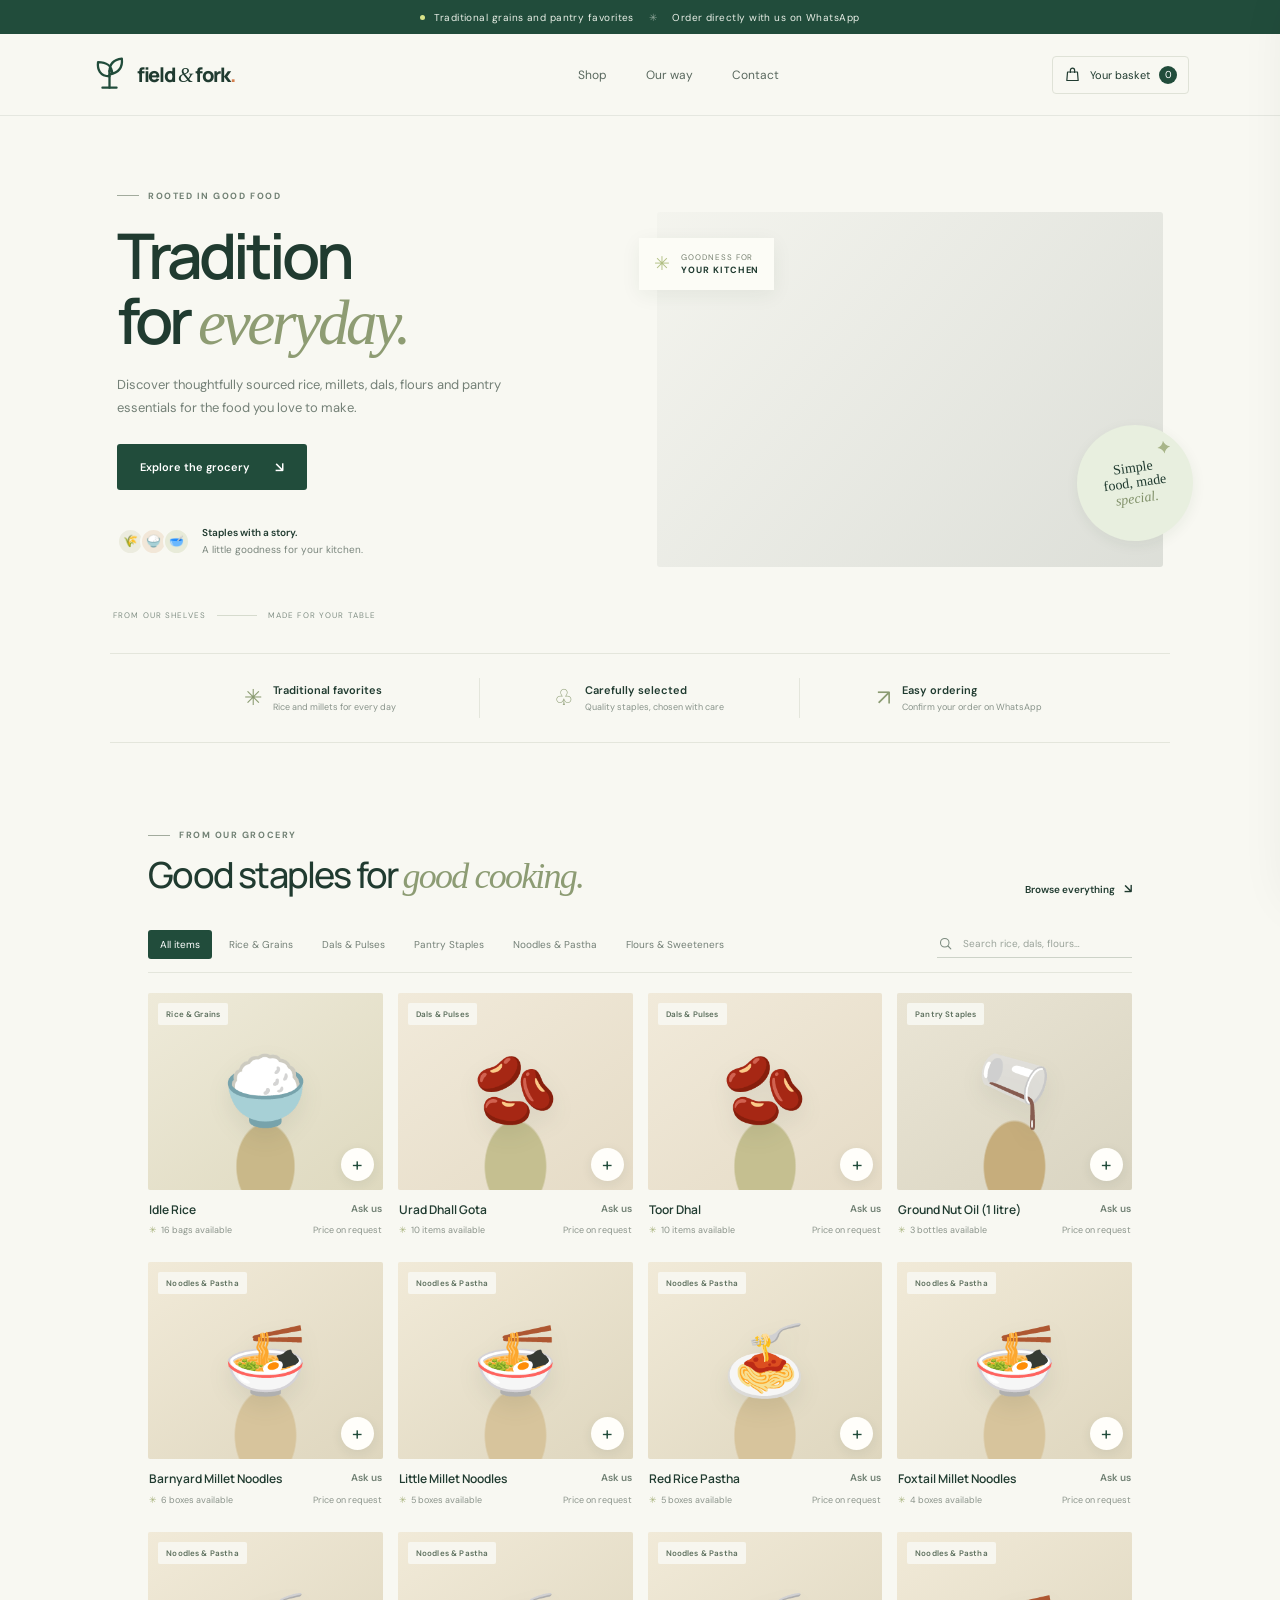
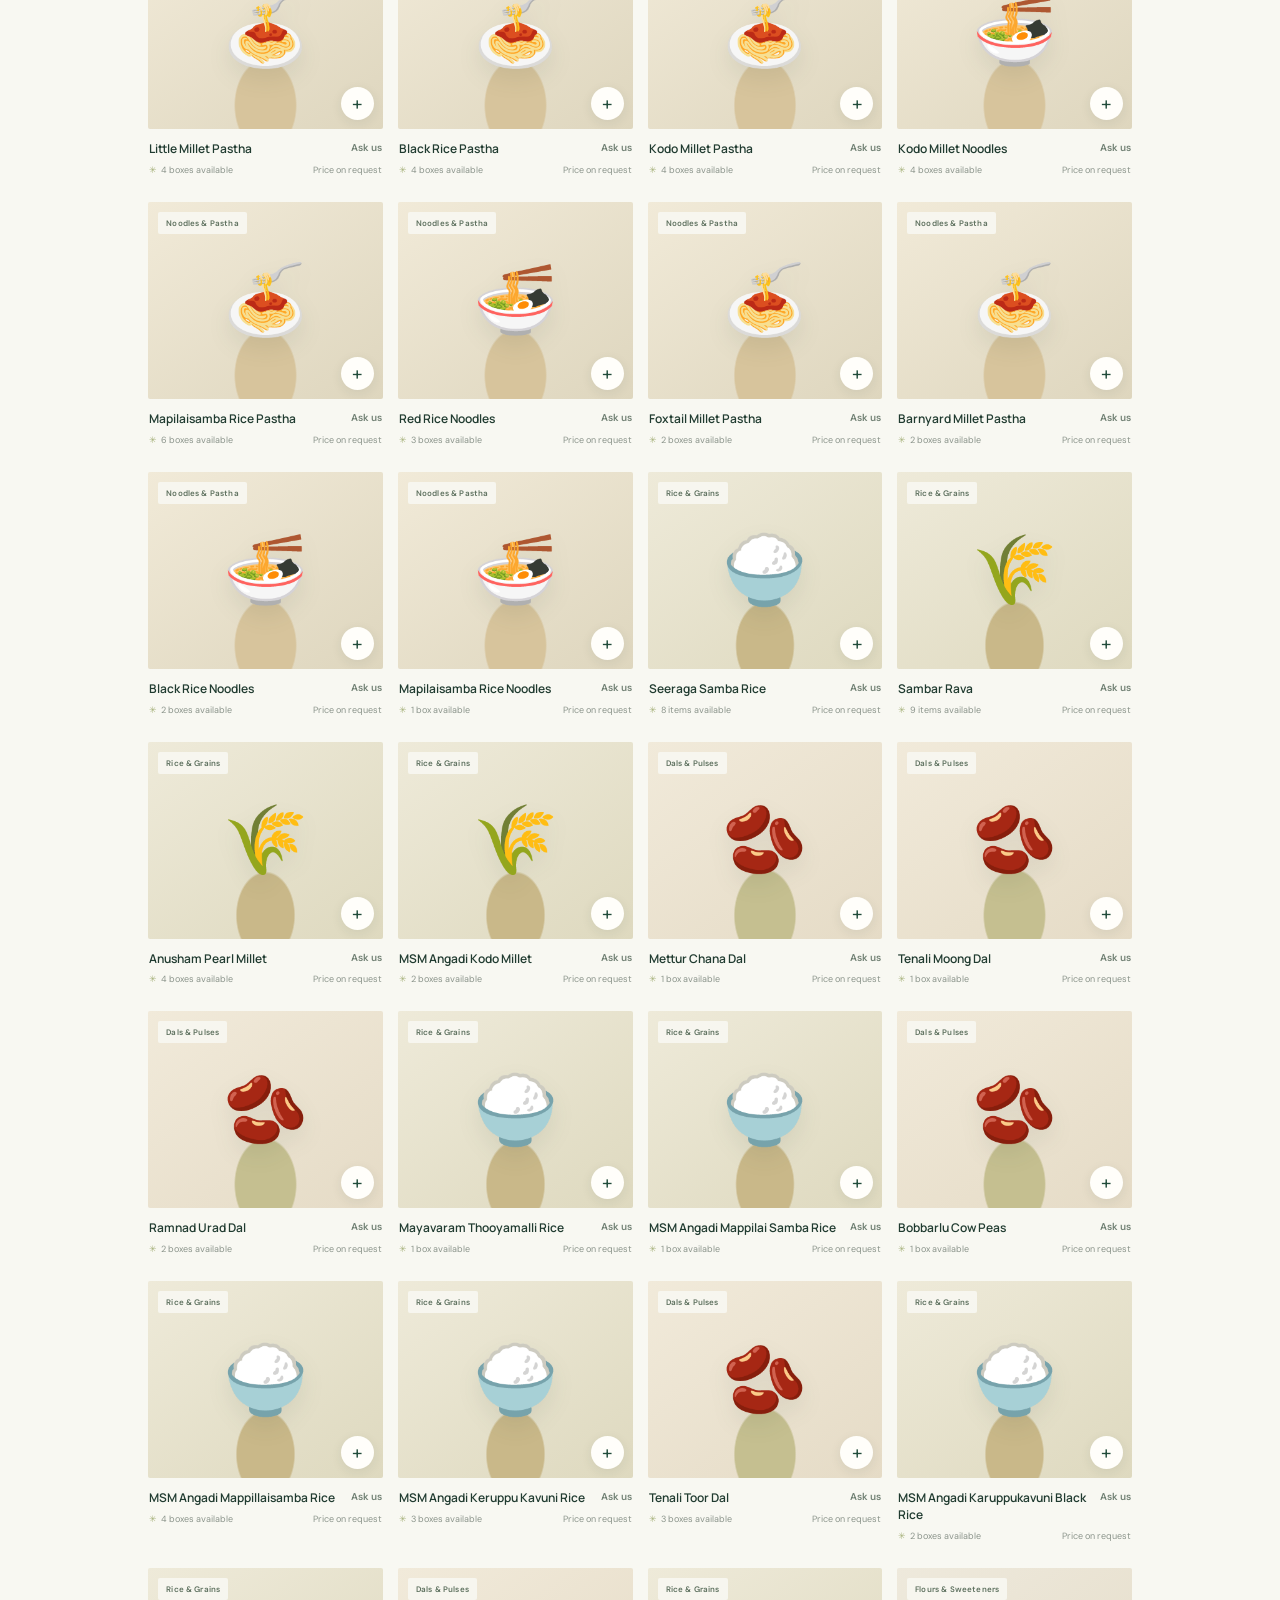
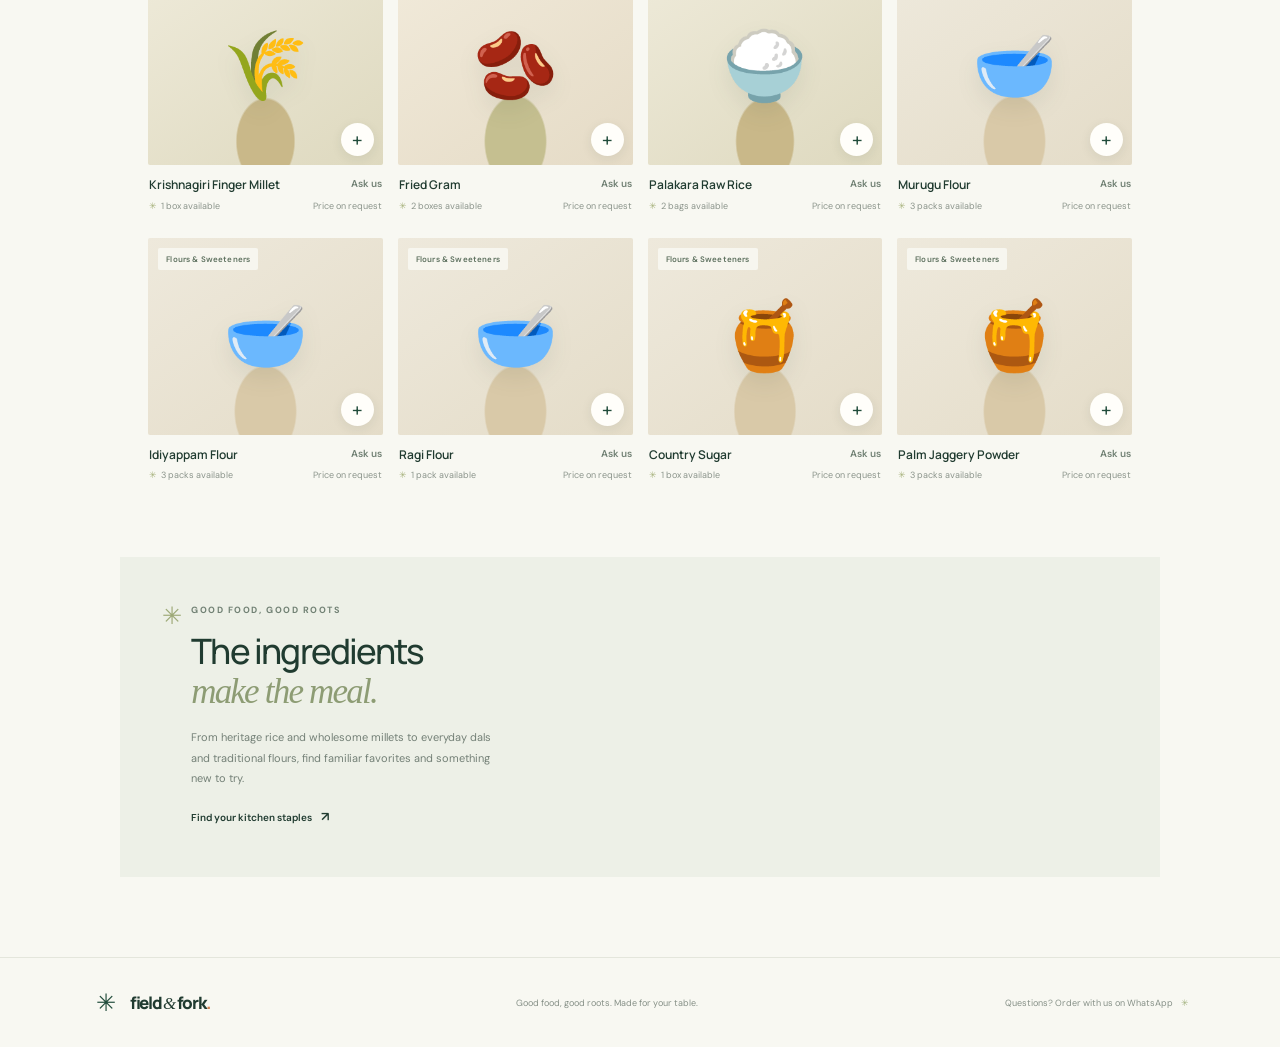
==== index.html @ b5510587 "Add initial HTML structure and styles for Field & Fork grocery website - Created index.html with sem" ====
<!doctype html>
<html lang="en">
  <head>
    <meta charset="UTF-8" />
    <meta name="viewport" content="width=device-width, initial-scale=1.0" />
    <meta name="theme-color" content="#f8f8f2" />
    <meta name="description" content="Shop traditional South Indian rice, millets, dals, flours and pantry staples from your neighborhood grocery." />
    <title>Field &amp; Fork — Good things for your kitchen</title>
    <link rel="preconnect" href="https://fonts.googleapis.com" />
    <link rel="preconnect" href="https://fonts.gstatic.com" crossorigin />
    <link href="https://fonts.googleapis.com/css2?family=DM+Sans:wght@400;500;600;700&family=Manrope:wght@400;500;600;700;800&display=swap" rel="stylesheet" />
    <link rel="stylesheet" href="styles.css" />
    <script src="app.js" defer></script>
  </head>
  <body>
    <div class="announcement"><span class="announcement-dot"></span> Traditional grains and pantry favorites <span class="announcement-separator">✳</span> Order directly with us on WhatsApp</div>
    <header class="site-header">
      <a class="brand" href="#home" aria-label="Field and Fork home">
        <span class="brand-mark" aria-hidden="true"><svg viewBox="0 0 42 42" fill="none"><path d="M21 36V17" stroke="currentColor" stroke-width="2.6" stroke-linecap="round"/><path d="M21 23C10 23 7 15 8 7c9 0 16 4 16 13M21 18c0-9 5-14 14-15 1 9-3 16-14 18" stroke="currentColor" stroke-width="2.6" stroke-linecap="round" stroke-linejoin="round"/><path d="M13 36h16" stroke="currentColor" stroke-width="2.6" stroke-linecap="round"/></svg></span>
        <span class="brand-name">field <em>&amp;</em> fork<span class="brand-period">.</span></span>
      </a>
      <nav class="main-nav" aria-label="Main navigation"><a href="#shop">Shop</a><a href="#our-way">Our way</a><a href="#footer">Contact</a></nav>
      <button class="cart-trigger" id="open-cart" type="button" aria-label="Open shopping cart"><span class="bag-icon" aria-hidden="true"><svg viewBox="0 0 24 24" fill="none"><path d="M5 8.5h14l1 12H4l1-12Z" stroke="currentColor" stroke-width="1.7" stroke-linejoin="round"/><path d="M9 9V6a3 3 0 0 1 6 0v3" stroke="currentColor" stroke-width="1.7" stroke-linecap="round"/></svg></span><span class="cart-label">Your basket</span><span class="cart-count" id="cart-count">0</span></button>
    </header>

    <main id="home">
      <section class="hero">
        <div class="hero-copy">
          <div class="eyebrow"><span class="eyebrow-line"></span> ROOTED IN GOOD FOOD</div>
          <h1>Tradition<br />for <span>everyday.</span></h1>
          <p>Discover thoughtfully sourced rice, millets, dals, flours and pantry essentials for the food you love to make.</p>
          <a class="button button-dark hero-cta" href="#shop">Explore the grocery <span aria-hidden="true">↘</span></a>
          <div class="hero-note"><span class="avatar-stack"><i>🌾</i><i>🍚</i><i>🥣</i></span><span><strong>Staples with a story.</strong><br />A little goodness for your kitchen.</span></div>
        </div>
        <div class="hero-visual">
          <div class="hero-photo" role="img" aria-label="Traditional rice, lentils and grains"></div>
          <div class="photo-tag"><span class="tag-sparkle">✳</span><span>GOODNESS FOR<br /><strong>YOUR KITCHEN</strong></span></div>
          <div class="hero-sticker"><span>Simple<br />food, made<br /><em>special.</em></span><svg viewBox="0 0 72 72" aria-hidden="true"><path d="M36 5c2.8 15.1 15.1 27.2 31 31-15.9 3.8-28.2 15.9-31 31C33.2 51.9 20.9 39.8 5 36 20.9 32.2 33.2 20.1 36 5Z" fill="currentColor"/></svg></div>
        </div>
        <div class="hero-bottom"><span>FROM OUR SHELVES</span><span class="hero-bottom-line"></span><span>MADE FOR YOUR TABLE</span></div>
      </section>

      <section class="trust-row" id="our-way"><div><span class="trust-icon">✳</span><span><strong>Traditional favorites</strong><small>Rice and millets for every day</small></span></div><div><span class="trust-icon">♧</span><span><strong>Carefully selected</strong><small>Quality staples, chosen with care</small></span></div><div><span class="trust-icon">↗</span><span><strong>Easy ordering</strong><small>Confirm your order on WhatsApp</small></span></div></section>

      <section class="shop-section" id="shop">
        <div class="section-heading"><div><div class="eyebrow"><span class="eyebrow-line"></span> FROM OUR GROCERY</div><h2>Good staples for <em>good cooking.</em></h2></div><a class="text-link" href="#products">Browse everything <span>↘</span></a></div>
        <div class="shop-toolbar"><div class="category-list" id="categories" aria-label="Filter by category"></div><label class="search-box"><svg viewBox="0 0 24 24" fill="none" aria-hidden="true"><circle cx="10.8" cy="10.8" r="6.8" stroke="currentColor" stroke-width="1.7"/><path d="m16 16 4.5 4.5" stroke="currentColor" stroke-width="1.7" stroke-linecap="round"/></svg><input id="product-search" type="search" placeholder="Search rice, dals, flours…" aria-label="Search products" /></label></div>
        <div class="product-grid" id="products" aria-live="polite"></div>
        <div class="no-results" id="no-results" hidden>Nothing on the shelf by that name. Try another search.</div>
      </section>

      <section class="farm-note"><span class="farm-flower" aria-hidden="true">✳</span><div><div class="eyebrow">GOOD FOOD, GOOD ROOTS</div><h2>The ingredients<br /><em>make the meal.</em></h2><p>From heritage rice and wholesome millets to everyday dals and traditional flours, find familiar favorites and something new to try.</p><a href="#shop" class="text-link">Find your kitchen staples <span>↗</span></a></div><div class="farm-note-photo" role="img" aria-label="A bowl of wholesome grains and pantry ingredients"></div></section>
    </main>

    <footer id="footer"><a class="brand footer-brand" href="#home"><span class="brand-mark" aria-hidden="true">✳</span><span class="brand-name">field <em>&amp;</em> fork<span class="brand-period">.</span></span></a><span>Good food, good roots. Made for your table.</span><span class="footer-location">Questions? Order with us on WhatsApp <span>✳</span></span></footer>

    <div class="drawer-scrim" id="drawer-scrim"></div>
    <aside class="cart-drawer" id="cart-drawer" aria-label="Shopping cart" aria-hidden="true">
      <div class="drawer-header"><div><div class="eyebrow">YOUR GOOD THINGS</div><h2>Your basket <span id="drawer-count">(0)</span></h2></div><button class="icon-button" id="close-cart" type="button" aria-label="Close cart">×</button></div>
      <div class="cart-items" id="cart-items"></div>
      <div class="empty-cart" id="empty-cart"><span>🥬</span><h3>Your basket is taking a breather.</h3><p>Let’s find something fresh for it.</p><button class="button button-dark" id="keep-shopping" type="button">Explore the market <span>↘</span></button></div>
      <div class="drawer-bottom" id="drawer-bottom"><div class="delivery-note" id="delivery-note"></div><div class="subtotal-line"><span>Items in your basket</span><strong id="cart-subtotal">0 items</strong></div><div class="delivery-line"><span>Prices &amp; delivery</span><span id="delivery-cost">To confirm</span></div><div class="total-line"><span>Final total</span><strong id="cart-total">On WhatsApp</strong></div><button class="button button-dark checkout-button" id="checkout-button" type="button">Prepare my order <span>↗</span></button><p class="secure-note">♡ &nbsp;We’ll confirm prices and delivery with you.</p></div>
    </aside>

    <div class="modal-backdrop" id="checkout-modal" role="dialog" aria-modal="true" aria-labelledby="checkout-title" aria-hidden="true">
      <div class="modal-card checkout-card"><button class="icon-button modal-close" type="button" data-close-modal aria-label="Close checkout">×</button><div class="eyebrow">ALMOST THE GOOD PART</div><h2 id="checkout-title">Who’s getting<br /><em>the good stuff?</em></h2><p class="modal-intro">Add your details and we’ll prepare a shareable order receipt.</p><form id="checkout-form"><label>Your name<input name="name" autocomplete="name" placeholder="How should we address you?" required maxlength="80" /></label><label>Delivery address<input name="address" autocomplete="street-address" placeholder="Where should we drop it off?" required maxlength="180" /></label><label>Phone number <span class="optional">(optional)</span><input name="phone" type="tel" autocomplete="tel" placeholder="So we can find you" maxlength="40" /></label><button class="button button-dark full-button" type="submit">Make my receipt <span>↗</span></button></form><p class="checkout-disclaimer">Prices, delivery and payment are confirmed directly with the shop when you share your order.</p></div>
    </div>

    <div class="modal-backdrop" id="receipt-modal" role="dialog" aria-modal="true" aria-labelledby="receipt-title" aria-hidden="true">
      <div class="modal-card receipt-card"><button class="icon-button modal-close" type="button" data-close-modal aria-label="Close receipt">×</button><div class="receipt-top"><span class="receipt-mark">✳</span><div class="eyebrow">YOUR ORDER, READY TO SHARE</div><h2 id="receipt-title">Your grocery order.</h2><p id="receipt-subtitle">Here are the good things you picked.</p></div><div class="receipt-body" id="receipt-body"></div><div class="receipt-actions"><button class="button button-dark" id="copy-receipt" type="button">Copy receipt <span>▣</span></button><a class="button button-whatsapp" id="whatsapp-link" href="#" target="_blank" rel="noopener noreferrer"><span class="whatsapp-icon">◉</span> Send on WhatsApp <span>↗</span></a></div><p class="receipt-status" id="receipt-status" aria-live="polite"></p><button class="start-over" id="done-button" type="button">Back to the market <span>↗</span></button></div>
    </div>
    <div class="toast" id="toast" role="status" aria-live="polite"></div>
  </body>
</html>
---- styles.css ----
@import url('https://fonts.googleapis.com/css2?family=DM+Sans:wght@400;500;600;700&family=Manrope:wght@400;500;600;700;800&display=swap');

:root{--ink:#203b30;--muted:#758278;--paper:#f8f8f2;--white:#fffefa;--green:#214c3b;--green-soft:#e7eee6;--lime:#d8e38a;--line:#e4e6dc;--orange:#ec9b54;--serif:Georgia,'Times New Roman',serif;--sans:'DM Sans',sans-serif;--display:'Manrope',sans-serif}*{box-sizing:border-box}html{scroll-behavior:smooth;scroll-padding-top:90px}body{margin:0;background:var(--paper);color:var(--ink);font-family:var(--sans);font-size:14px;-webkit-font-smoothing:antialiased}body.locked{overflow:hidden}button,input{font:inherit}button,a{-webkit-tap-highlight-color:transparent}a{color:inherit;text-decoration:none}.announcement{height:34px;background:var(--green);color:#eaf0e8;display:flex;align-items:center;justify-content:center;gap:9px;font-size:10px;letter-spacing:.045em}.announcement-dot{height:5px;width:5px;background:var(--lime);border-radius:50%}.announcement-separator{opacity:.55;margin:0 6px}.site-header{height:82px;padding:0 7.1%;display:flex;align-items:center;justify-content:space-between;border-bottom:1px solid rgba(32,59,48,.09);background:var(--paper);position:sticky;top:0;z-index:10}.brand{display:inline-flex;align-items:center;gap:9px}.brand-mark{width:37px;height:40px;color:var(--green);display:grid;place-items:center}.brand-mark svg{width:37px;height:37px}.brand-name{font-family:var(--display);font-size:20px;letter-spacing:-1.3px;font-weight:800}.brand-name em{font-family:var(--serif);font-weight:400}.brand-period{color:#d4804f}.main-nav{display:flex;gap:39px;margin-left:70px}.main-nav a{font-size:12px;color:#59685e;transition:color .2s}.main-nav a:hover,.text-link:hover{color:#a76640}.cart-trigger{border:1px solid #dfe2d7;background:transparent;border-radius:4px;display:flex;align-items:center;gap:9px;padding:9px 11px;color:var(--ink);cursor:pointer;font-size:11px;transition:background .2s}.cart-trigger:hover{background:#edf0e7}.bag-icon{width:17px;height:17px;display:block}.bag-icon svg{width:100%;height:100%}.cart-count{width:18px;height:18px;display:grid;place-items:center;border-radius:50%;background:var(--green);color:white;font-size:10px}.hero{max-width:1220px;margin:0 auto;padding:69px 6.8% 44px;min-height:522px;display:grid;grid-template-columns:1fr .97fr;align-items:center;position:relative}.hero-copy{padding:1px 0 32px}.eyebrow{display:flex;align-items:center;gap:9px;color:#718174;font-size:9px;font-weight:700;letter-spacing:.17em}.eyebrow-line{width:22px;height:1px;background:#a2ab9d;display:inline-block}.hero h1{font-family:var(--display);font-size:clamp(43px,5vw,63px);line-height:1.04;letter-spacing:-4px;margin:21px 0 17px;font-weight:600}.hero h1 span{font-family:var(--serif);font-weight:400;font-style:italic;color:#8e9c73;letter-spacing:-3.3px}.hero-copy>p{max-width:386px;color:#748077;line-height:1.75;font-size:13px;margin:0 0 25px}.button{display:inline-flex;align-items:center;justify-content:center;gap:25px;border:0;border-radius:3px;padding:14px 18px;font-size:11px;font-weight:600;cursor:pointer;transition:transform .18s,background .18s}.button:hover{transform:translateY(-2px)}.button-dark{background:var(--green);color:white}.button-dark:hover{background:#173d2e}.button span{font-size:14px}.hero-cta{min-width:190px}.hero-note{display:flex;align-items:center;gap:12px;margin-top:35px;font-size:10px;line-height:1.65;color:#7a867d}.hero-note strong{color:var(--ink);font-weight:600}.avatar-stack{display:flex;padding-left:4px}.avatar-stack i{display:grid;place-items:center;width:27px;height:27px;border:2px solid var(--paper);border-radius:50%;background:#ececdf;font-style:normal;font-size:12px;margin-left:-4px}.avatar-stack i:nth-child(2){background:#f2e7d8}.avatar-stack i:nth-child(3){background:#e8ebd9}.hero-visual{height:355px;position:relative;margin-left:9px}.hero-photo{height:100%;width:100%;background:url('https://images.unsplash.com/photo-1518843875459-f738682238a6?auto=format&fit=crop&w=1200&q=85') center 53%/cover;border-radius:3px;position:relative}.hero-photo:after{content:'';position:absolute;inset:0;background:linear-gradient(130deg,rgba(23,43,30,.02),rgba(22,39,28,.12));border-radius:3px}.photo-tag{position:absolute;left:-18px;top:26px;background:#fcfcf6;display:flex;align-items:center;gap:10px;padding:11px 15px;box-shadow:0 5px 20px #263b2410;font-size:8px;line-height:1.6;letter-spacing:.12em;color:#778171}.photo-tag strong{font-size:9px;color:var(--ink)}.tag-sparkle{font-size:19px;color:#b1bf83}.hero-sticker{position:absolute;right:-30px;bottom:26px;width:116px;height:116px;border-radius:50%;background:#e8efdf;display:flex;justify-content:center;align-items:center;text-align:center;transform:rotate(-8deg);box-shadow:0 4px 14px #253c2510}.hero-sticker span{font-family:var(--serif);font-size:14px;line-height:1.1;z-index:1}.hero-sticker em{color:#81916a}.hero-sticker svg{position:absolute;width:15px;height:15px;right:17px;top:19px;color:#a8b589}.hero-bottom{position:absolute;bottom:18px;left:6.8%;display:flex;align-items:center;gap:11px;font-size:8px;letter-spacing:.14em;color:#829086}.hero-bottom-line{width:40px;height:1px;background:#d6dbce}.trust-row{max-width:1060px;margin:15px auto 0;padding:24px 4%;border-top:1px solid var(--line);border-bottom:1px solid var(--line);display:grid;grid-template-columns:repeat(3,1fr)}.trust-row>div{display:flex;align-items:center;justify-content:center;gap:11px;min-height:40px;border-right:1px solid var(--line)}.trust-row>div:last-child{border:0}.trust-icon{font-size:22px;color:#8b9b72;line-height:1}.trust-row strong,.trust-row small{display:block}.trust-row strong{font-size:11px;font-weight:600;margin-bottom:4px}.trust-row small{font-size:9px;color:#88938a}.shop-section{max-width:1150px;margin:0 auto;padding:86px 6.5% 76px}.section-heading{display:flex;align-items:flex-end;justify-content:space-between}.section-heading h2,.farm-note h2{font-family:var(--display);font-size:36px;font-weight:500;letter-spacing:-1.8px;margin:14px 0 0;line-height:1.1}.section-heading h2 em,.farm-note h2 em,.checkout-card h2 em{font-family:var(--serif);font-weight:400;color:#8d9c74}.text-link{font-size:10px;font-weight:600;transition:color .2s}.text-link span{font-size:13px;margin-left:7px}.shop-toolbar{display:flex;align-items:center;justify-content:space-between;margin:33px 0 20px;padding-bottom:13px;border-bottom:1px solid var(--line)}.category-list{display:flex;gap:5px;flex-wrap:wrap}.category-button{background:transparent;border:0;border-radius:3px;padding:8px 12px;color:#748077;font-size:10px;cursor:pointer;transition:all .2s}.category-button:hover{background:#edf0e8;color:var(--ink)}.category-button.active{background:var(--green);color:#fff}.search-box{display:flex;align-items:center;gap:8px;border-bottom:1px solid #cdd3c8;padding:6px 1px;width:195px}.search-box svg{width:15px;height:15px;color:#7c8b7f;flex:none}.search-box input{width:100%;border:0;outline:0;background:transparent;color:var(--ink);font-size:10px}.search-box input::placeholder{color:#9aa39a}.product-grid{display:grid;grid-template-columns:repeat(4,minmax(0,1fr));gap:26px 15px}.product-card{min-width:0}.product-image-wrap{height:197px;position:relative;overflow:hidden;background:#eceee4;border-radius:2px;display:grid;place-items:center}.product-illustration{font-size:68px;line-height:1;filter:drop-shadow(0 10px 11px #203b3015);transition:transform .35s}.product-card:hover .product-illustration{transform:scale(1.09) rotate(-4deg)}.product-image-wrap.grain{background:radial-gradient(ellipse at 50% 88%,#c9b889 0 17%,transparent 18%),linear-gradient(145deg,#eeead9,#ded9bf)}.product-image-wrap.dal{background:radial-gradient(ellipse at 50% 88%,#c5bf90 0 18%,transparent 19%),linear-gradient(145deg,#f1eada,#e5dbc6)}.product-image-wrap.noodles{background:radial-gradient(ellipse at 50% 88%,#d7c49c 0 18%,transparent 19%),linear-gradient(145deg,#f1ead8,#ded6be)}.product-image-wrap.flour{background:radial-gradient(ellipse at 50% 88%,#d9c9a8 0 18%,transparent 19%),linear-gradient(145deg,#eee9dc,#e4dcc8)}.product-image-wrap.pantry{background:radial-gradient(ellipse at 50% 88%,#c6ad7c 0 18%,transparent 19%),linear-gradient(145deg,#eae5d5,#d9d4c1)}.product-badge{position:absolute;top:10px;left:10px;background:#f8f8f1ed;padding:6px 8px;border-radius:2px;color:#5d705e;font-size:8px;font-weight:600;letter-spacing:.02em}.add-button{position:absolute;right:9px;bottom:9px;width:33px;height:33px;border:0;border-radius:50%;background:var(--white);color:var(--green);font-size:19px;line-height:1;cursor:pointer;box-shadow:0 3px 12px #203b3015;transition:transform .2s,background .2s}.add-button:hover{transform:rotate(90deg);background:var(--lime)}.add-button:disabled{background:var(--green);color:white;cursor:default;transform:none}.product-details{padding:12px 1px 0}.product-topline{display:flex;align-items:start;justify-content:space-between;gap:7px}.product-name{font-family:var(--display);font-weight:600;font-size:12px;line-height:1.4}.product-price{font-size:10px;font-weight:600;white-space:nowrap;color:#718174}.product-meta{display:flex;justify-content:space-between;align-items:center;gap:5px;margin-top:6px;color:#8b948b;font-size:9px}.product-origin{display:flex;align-items:center;gap:4px}.product-origin:before{content:'✳';font-size:9px;color:#a7b27c}.no-results{text-align:center;padding:56px 10px;color:#7b877c;font-family:var(--serif);font-size:18px}.farm-note{max-width:1040px;margin:0 auto 80px;background:#edf0e7;min-height:320px;display:grid;grid-template-columns:1fr .9fr;position:relative;overflow:hidden}.farm-note>div:first-of-type:not(.farm-note-photo){padding:47px 10% 40px 13%}.farm-note h2{font-size:35px;margin-top:16px}.farm-note p{font-size:11px;line-height:1.85;color:#748077;max-width:310px;margin:16px 0 19px}.farm-note-photo{min-height:320px;background:url('https://images.unsplash.com/photo-1604503468506-a8da13d82791?auto=format&fit=crop&w=950&q=80') center/cover}.farm-flower{position:absolute;left:4%;top:43px;font-size:24px;color:#9da977}footer{min-height:90px;border-top:1px solid var(--line);padding:22px 7.1%;display:flex;align-items:center;justify-content:space-between;color:#869087;font-size:9px}footer .brand-mark{font-size:24px;width:30px}.footer-brand .brand-name{font-size:17px;color:var(--ink)}.footer-location span{color:#a4b381;margin-left:6px}
.drawer-scrim{position:fixed;inset:0;background:#14291f72;z-index:20;opacity:0;visibility:hidden;transition:opacity .25s,visibility .25s}.drawer-scrim.open{opacity:1;visibility:visible}.cart-drawer{position:fixed;right:0;top:0;height:100dvh;width:min(440px,100%);background:var(--paper);z-index:21;transform:translateX(105%);transition:transform .32s cubic-bezier(.2,.7,.2,1);display:flex;flex-direction:column;padding:29px 30px 22px;box-shadow:-12px 0 50px #12251a12}.cart-drawer.open{transform:translateX(0)}.drawer-header{display:flex;justify-content:space-between;align-items:center;padding-bottom:20px;border-bottom:1px solid var(--line)}.drawer-header h2{font-family:var(--display);font-size:24px;font-weight:500;letter-spacing:-.7px;margin:7px 0 0}.drawer-header h2 span{font-family:var(--sans);font-size:11px;color:#879188;letter-spacing:0}.icon-button{width:34px;height:34px;border:1px solid var(--line);border-radius:50%;background:transparent;color:var(--ink);font-size:23px;line-height:1;display:grid;place-items:center;cursor:pointer}.icon-button:hover{background:#edf0e8}.cart-items{overflow-y:auto;flex:1}.cart-item{display:grid;grid-template-columns:60px 1fr auto;gap:12px;padding:15px 0;border-bottom:1px solid var(--line);align-items:center}.cart-illustration{width:60px;height:62px;border-radius:2px;display:grid;place-items:center;font-size:30px;background:linear-gradient(145deg,#eeead9,#ded9bf)}.cart-illustration.dal{background:linear-gradient(145deg,#f1eada,#e5dbc6)}.cart-illustration.noodles{background:linear-gradient(145deg,#f1ead8,#ded6be)}.cart-illustration.flour{background:linear-gradient(145deg,#eee9dc,#e4dcc8)}.cart-illustration.pantry{background:linear-gradient(145deg,#eae5d5,#d9d4c1)}.cart-item-name{font-family:var(--display);font-size:11px;font-weight:600;margin-bottom:5px}.cart-item-unit{font-size:9px;color:#899289}.cart-item-price{font-size:9px;color:#7c887f;text-align:right;align-self:start;padding-top:2px;white-space:nowrap}.quantity-control{display:flex;align-items:center;gap:11px;margin-top:8px}.quantity-control button{border:1px solid #d9ded3;background:transparent;width:21px;height:21px;border-radius:50%;padding:0;cursor:pointer;color:var(--ink);font-size:14px;line-height:17px}.quantity-control button:disabled{opacity:.45;cursor:default}.quantity-control span{font-size:10px;min-width:8px;text-align:center}.remove-item{border:0;background:none;color:#9aa399;font-size:9px;text-decoration:underline;padding:4px 0 0;cursor:pointer}.drawer-bottom{padding-top:13px}.delivery-note{font-size:9px;color:#728071;background:#edf0e7;padding:10px;margin-bottom:13px;line-height:1.5}.subtotal-line,.delivery-line,.total-line{display:flex;justify-content:space-between;align-items:center;font-size:11px;padding:6px 0;color:#718075}.subtotal-line strong,.total-line strong{color:var(--ink)}.delivery-line{font-size:10px}.total-line{border-top:1px solid var(--line);margin-top:5px;padding-top:13px;font-size:12px;font-weight:600}.total-line strong{font-size:13px}.checkout-button{width:100%;margin-top:12px}.secure-note{text-align:center;font-size:9px;color:#98a096;margin:11px 0 0}.empty-cart{display:none;flex:1;flex-direction:column;justify-content:center;align-items:center;text-align:center;padding:24px}.empty-cart.show{display:flex}.empty-cart>span{font-size:38px}.empty-cart h3{font-family:var(--serif);font-weight:400;font-size:22px;margin:16px 0 5px}.empty-cart p{font-size:11px;color:#849087;margin:0 0 19px}.drawer-bottom.hidden,.cart-items.hidden{display:none}
.modal-backdrop{position:fixed;inset:0;background:#14291f80;z-index:30;display:flex;align-items:center;justify-content:center;padding:20px;opacity:0;visibility:hidden;transition:opacity .2s,visibility .2s;overflow:auto}.modal-backdrop.open{opacity:1;visibility:visible}.modal-card{position:relative;background:var(--paper);width:min(490px,100%);max-height:calc(100dvh - 40px);overflow-y:auto;padding:43px 45px 31px;box-shadow:0 20px 70px #162b1c28;transform:translateY(12px);transition:transform .25s}.modal-backdrop.open .modal-card{transform:translateY(0)}.modal-close{position:absolute;top:17px;right:17px}.checkout-card h2{font-family:var(--display);font-size:30px;line-height:1.14;letter-spacing:-1.3px;font-weight:500;margin:15px 0 8px}.modal-intro{font-size:11px;color:#7f8a80;margin:0 0 23px}.checkout-card form label{display:block;font-size:10px;font-weight:600;color:#5f7063;margin-top:15px}.checkout-card form input{display:block;width:100%;height:42px;padding:0 11px;border:1px solid #dfe3d9;background:#fffefa;margin-top:7px;outline:none;border-radius:2px;font-size:11px;color:var(--ink)}.checkout-card form input:focus{border-color:#879874;box-shadow:0 0 0 2px #87987424}.checkout-card form input::placeholder{color:#a0a9a0}.optional{color:#97a096;font-weight:400}.full-button{width:100%;margin-top:21px}.checkout-disclaimer{font-size:9px;color:#929b90;line-height:1.6;text-align:center;margin:15px 0 0}.receipt-card{width:min(530px,100%);padding:39px 43px 27px}.receipt-top{text-align:center;border-bottom:1px dashed #cfd5c9;padding-bottom:19px}.receipt-mark{font-size:24px;color:#a1ae7b;display:block;margin-bottom:5px}.receipt-top .eyebrow{justify-content:center;font-size:8px}.receipt-top h2{font-family:var(--display);font-size:27px;font-weight:500;letter-spacing:-1px;margin:11px 0 5px}.receipt-top>p{font-size:10px;color:#829084;margin:0}.receipt-body{padding:17px 1px 13px}.receipt-meta{display:flex;justify-content:space-between;gap:10px;font-size:8px;letter-spacing:.07em;color:#859087;margin-bottom:12px}.receipt-meta strong{display:block;color:var(--ink);font-size:10px;letter-spacing:0;margin-top:4px;font-weight:600}.receipt-item{display:flex;justify-content:space-between;gap:15px;padding:7px 0;font-size:10px;color:#57695b}.receipt-item small{color:#899389}.receipt-divider{border-top:1px dashed #cfd5c9;margin:11px 0}.receipt-cost{display:flex;justify-content:space-between;padding:5px 0;font-size:10px;color:#728075}.receipt-cost.final{font-weight:700;color:var(--ink);font-size:12px;padding-top:9px}.receipt-actions{display:grid;grid-template-columns:1fr 1.2fr;gap:9px}.receipt-actions .button{gap:9px;padding:12px 8px;font-size:10px}.button-whatsapp{background:#e6efe2;color:#24513a}.button-whatsapp:hover{background:#d9e8d4}.whatsapp-icon{font-size:15px}.receipt-status{min-height:13px;text-align:center;font-size:9px;color:#587a56;margin:8px 0 1px}.start-over{display:block;margin:11px auto 0;padding:4px;background:none;border:0;color:#79877c;font-size:9px;cursor:pointer}.start-over span{margin-left:5px}.toast{position:fixed;bottom:22px;left:50%;transform:translate(-50%,20px);padding:11px 16px;background:var(--green);color:white;border-radius:3px;font-size:10px;z-index:50;opacity:0;visibility:hidden;transition:all .2s;box-shadow:0 6px 20px #1c342429}.toast.show{opacity:1;visibility:visible;transform:translate(-50%,0)}
@media(min-width:1450px){.hero{padding-top:80px;padding-bottom:55px}.hero-visual{height:385px}.product-image-wrap{height:220px}}@media(max-width:850px){.site-header{padding:0 5%}.hero{padding-left:6%;padding-right:7%;grid-template-columns:1fr .92fr;gap:20px;min-height:460px}.hero h1{font-size:49px}.hero-visual{height:310px;margin-left:0}.hero-sticker{width:95px;height:95px;right:-16px}.hero-sticker span{font-size:12px}.shop-section{padding-left:5%;padding-right:5%}.product-grid{grid-template-columns:repeat(3,minmax(0,1fr))}.product-image-wrap{height:190px}.farm-note{margin-left:5%;margin-right:5%}.farm-note>div:first-of-type:not(.farm-note-photo){padding-left:12%}.trust-row{margin-left:4%;margin-right:4%}}@media(max-width:600px){.announcement{height:30px;font-size:8px;gap:5px;letter-spacing:0}.announcement-separator{margin:0 2px}.site-header{height:67px;padding:0 5%}.brand-mark,.brand-mark svg{width:31px;height:32px}.brand-name{font-size:18px}.main-nav{display:none}.cart-trigger{padding:7px 8px;gap:6px}.cart-label{font-size:10px}.hero{padding:44px 7% 60px;grid-template-columns:1fr;gap:26px}.hero-copy{padding:0}.hero h1{font-size:51px;letter-spacing:-3.2px;margin:17px 0 13px}.hero-copy>p{font-size:12px;max-width:350px}.hero-note{margin-top:22px}.hero-visual{height:260px;margin:0 11px 0 2px}.hero-sticker{width:89px;height:89px;right:-20px;bottom:15px}.photo-tag{left:-10px;top:15px}.hero-bottom{left:7%;bottom:22px}.trust-row{margin:0 5%;padding:17px 0;grid-template-columns:1fr;gap:14px}.trust-row>div{justify-content:flex-start;border:0!important;padding-left:17%;min-height:30px}.shop-section{padding:62px 5% 54px}.section-heading{align-items:flex-start;gap:15px}.section-heading h2{font-size:30px}.section-heading>.text-link{margin-top:27px;white-space:nowrap;font-size:9px}.shop-toolbar{margin:24px 0 16px;align-items:flex-start;flex-direction:column-reverse;gap:14px}.search-box{width:100%;max-width:none}.category-list{width:100%;gap:3px}.category-button{padding:7px 9px;font-size:9px}.product-grid{grid-template-columns:repeat(2,minmax(0,1fr));gap:22px 11px}.product-image-wrap{height:clamp(145px,44vw,220px)}.product-illustration{font-size:58px}.product-name{font-size:11px}.product-price{font-size:9px}.product-meta{font-size:8px;flex-wrap:wrap}.add-button{width:30px;height:30px}.farm-note{margin:0 5% 55px;grid-template-columns:1fr}.farm-note>div:first-of-type:not(.farm-note-photo){padding:39px 10% 30px 15%}.farm-note h2{font-size:31px}.farm-note-photo{min-height:205px}.farm-flower{left:5%;top:35px;font-size:18px}footer{padding:18px 5%;flex-wrap:wrap;gap:9px}footer>span:nth-child(2){display:none}.footer-location{font-size:8px}.cart-drawer{padding:22px 20px 18px}.modal-backdrop{padding:10px}.modal-card{padding:39px 25px 24px;max-height:calc(100dvh - 20px)}.receipt-card{padding:35px 22px 21px}.receipt-actions{grid-template-columns:1fr 1.16fr}.receipt-actions .button{font-size:9px;gap:6px}.receipt-top h2{font-size:24px}}@media(prefers-reduced-motion:reduce){*,*::before,*::after{scroll-behavior:auto!important;transition:none!important}}
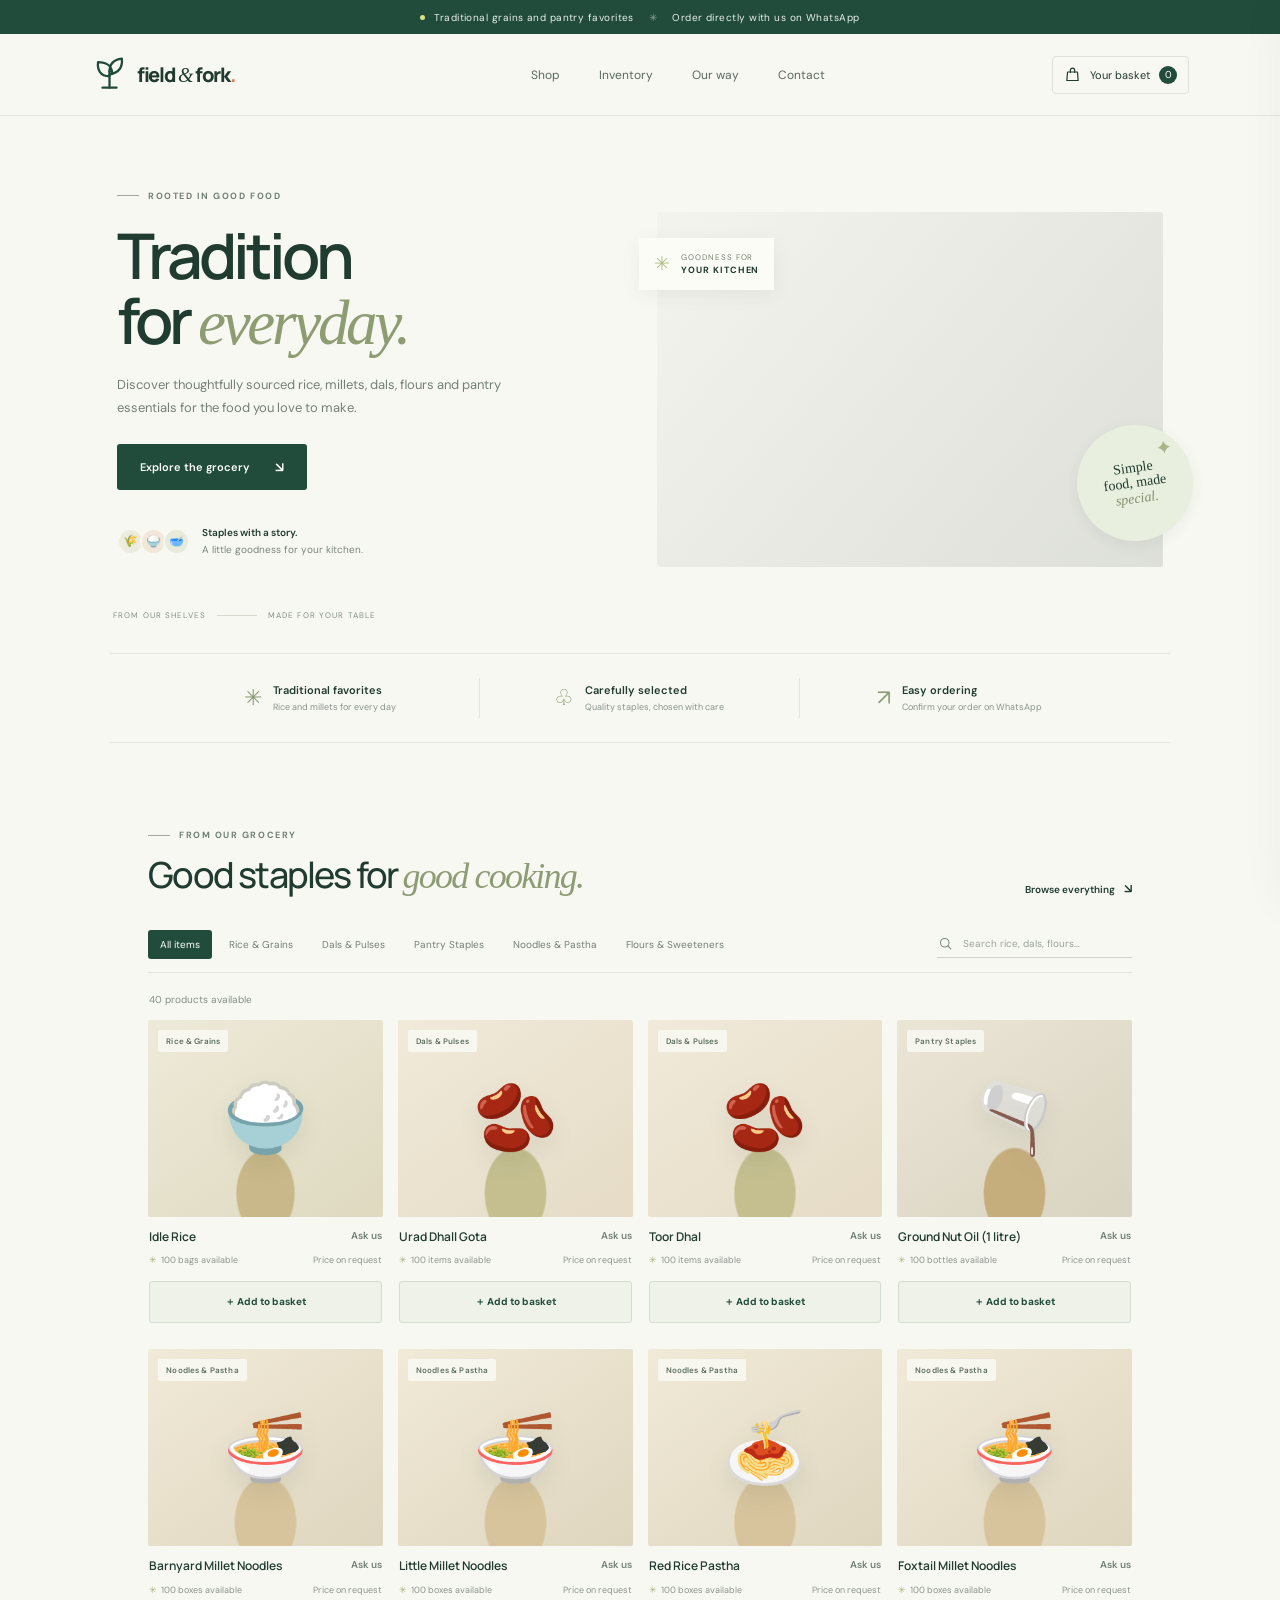
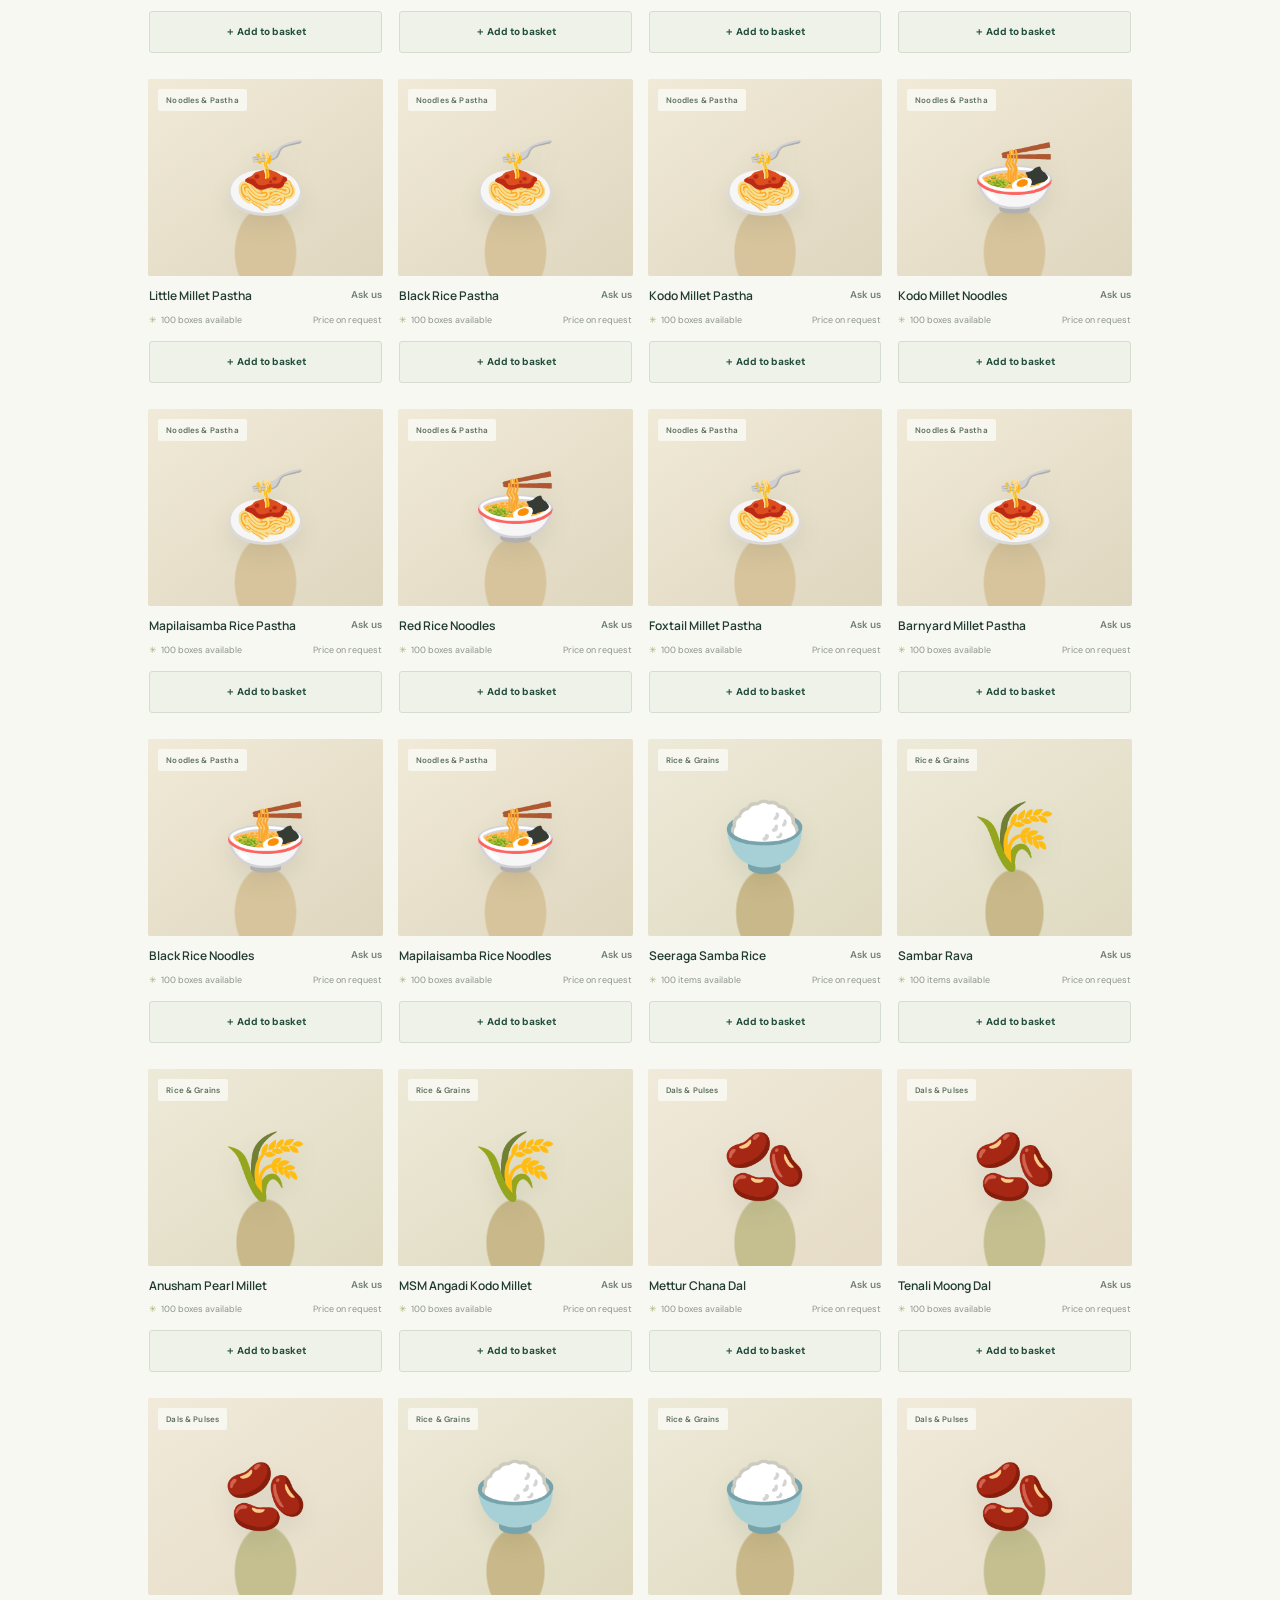
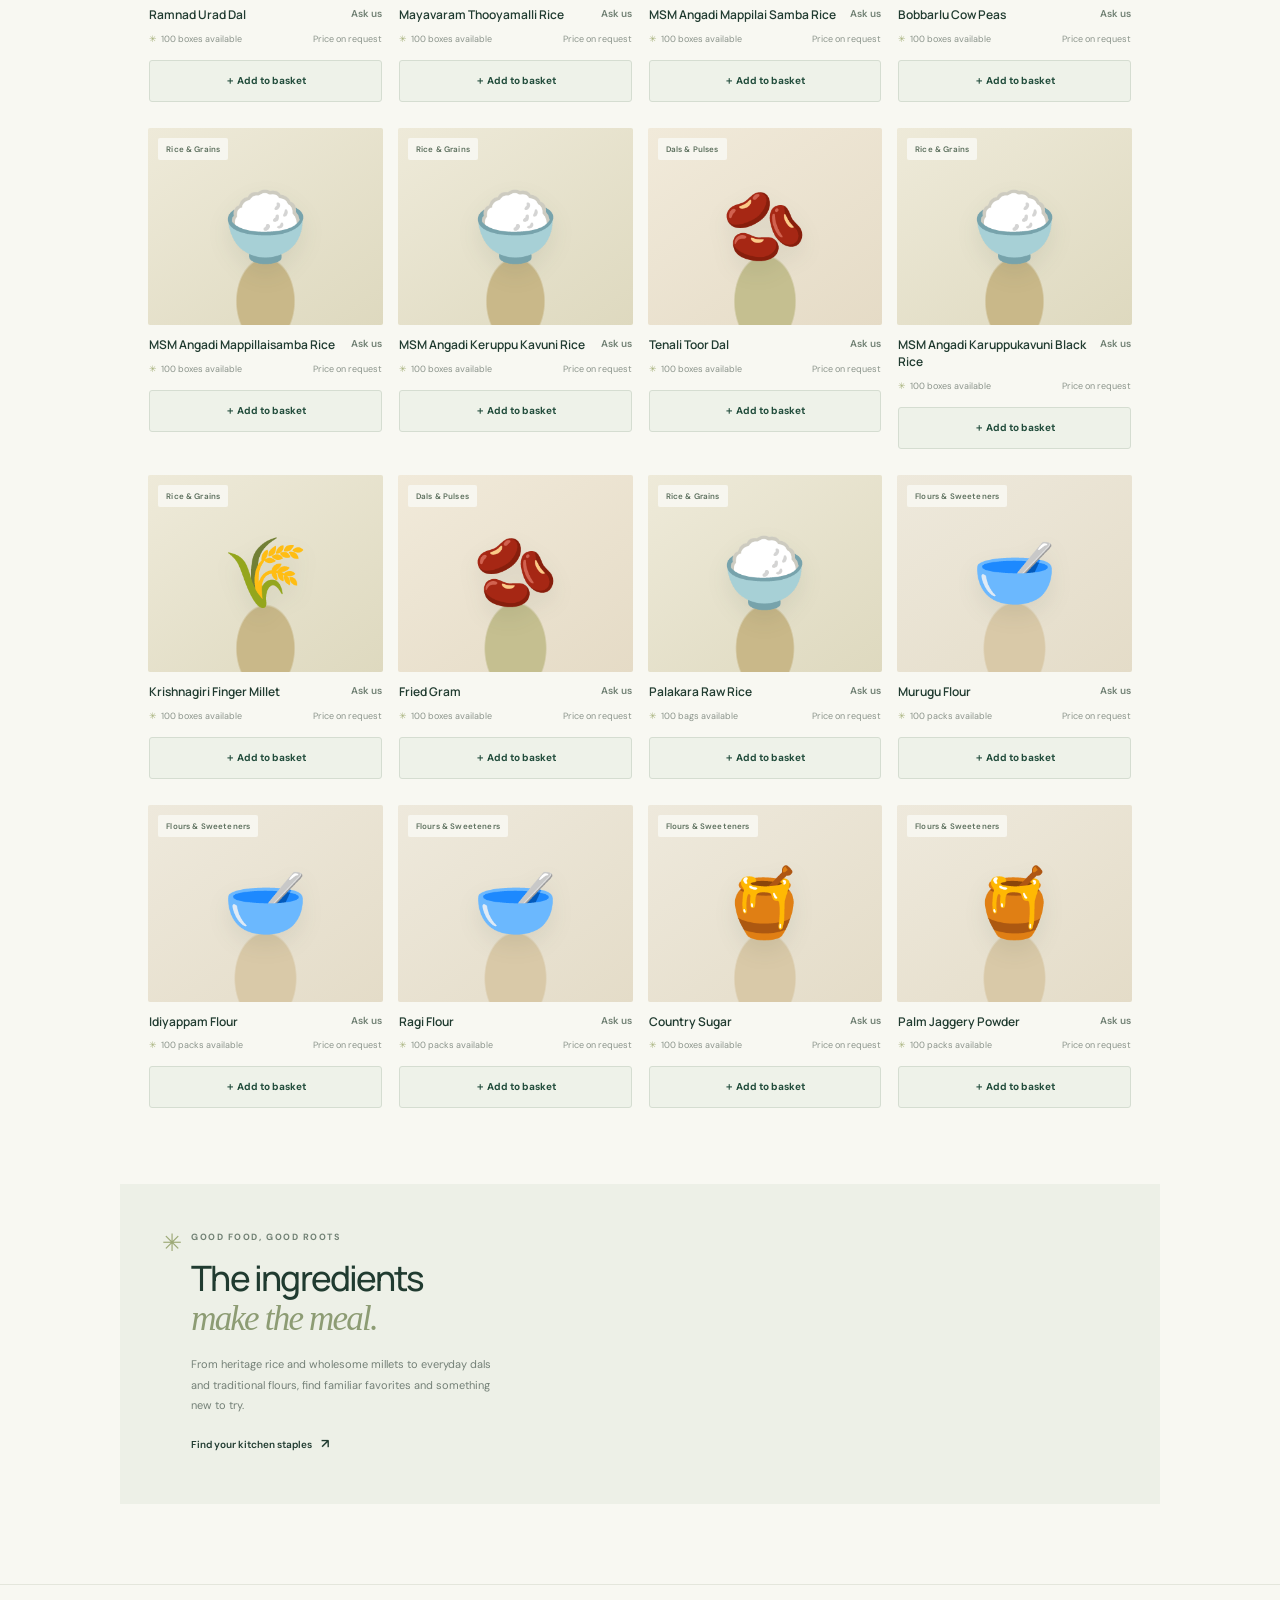
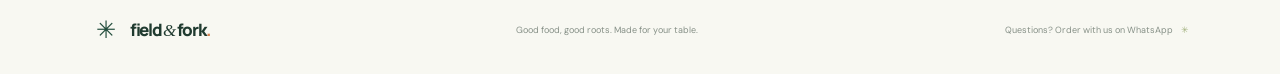
==== commit 0aa5a78c: "feat: enhance grocery storefront with inventory management and mobile optimizations - Added an inven" ====
--- a/index.html
+++ b/index.html
@@ -10,6 +10,7 @@
     <link rel="preconnect" href="https://fonts.gstatic.com" crossorigin />
     <link href="https://fonts.googleapis.com/css2?family=DM+Sans:wght@400;500;600;700&family=Manrope:wght@400;500;600;700;800&display=swap" rel="stylesheet" />
     <link rel="stylesheet" href="styles.css" />
+    <link rel="stylesheet" href="mobile.css" />
     <script src="app.js" defer></script>
   </head>
   <body>
@@ -19,7 +20,7 @@
         <span class="brand-mark" aria-hidden="true"><svg viewBox="0 0 42 42" fill="none"><path d="M21 36V17" stroke="currentColor" stroke-width="2.6" stroke-linecap="round"/><path d="M21 23C10 23 7 15 8 7c9 0 16 4 16 13M21 18c0-9 5-14 14-15 1 9-3 16-14 18" stroke="currentColor" stroke-width="2.6" stroke-linecap="round" stroke-linejoin="round"/><path d="M13 36h16" stroke="currentColor" stroke-width="2.6" stroke-linecap="round"/></svg></span>
         <span class="brand-name">field <em>&amp;</em> fork<span class="brand-period">.</span></span>
       </a>
-      <nav class="main-nav" aria-label="Main navigation"><a href="#shop">Shop</a><a href="#our-way">Our way</a><a href="#footer">Contact</a></nav>
+      <nav class="main-nav" aria-label="Main navigation"><a href="#shop">Shop</a><a href="inventory.html">Inventory</a><a href="#our-way">Our way</a><a href="#footer">Contact</a></nav>
       <button class="cart-trigger" id="open-cart" type="button" aria-label="Open shopping cart"><span class="bag-icon" aria-hidden="true"><svg viewBox="0 0 24 24" fill="none"><path d="M5 8.5h14l1 12H4l1-12Z" stroke="currentColor" stroke-width="1.7" stroke-linejoin="round"/><path d="M9 9V6a3 3 0 0 1 6 0v3" stroke="currentColor" stroke-width="1.7" stroke-linecap="round"/></svg></span><span class="cart-label">Your basket</span><span class="cart-count" id="cart-count">0</span></button>
     </header>
 
@@ -45,6 +46,7 @@
       <section class="shop-section" id="shop">
         <div class="section-heading"><div><div class="eyebrow"><span class="eyebrow-line"></span> FROM OUR GROCERY</div><h2>Good staples for <em>good cooking.</em></h2></div><a class="text-link" href="#products">Browse everything <span>↘</span></a></div>
         <div class="shop-toolbar"><div class="category-list" id="categories" aria-label="Filter by category"></div><label class="search-box"><svg viewBox="0 0 24 24" fill="none" aria-hidden="true"><circle cx="10.8" cy="10.8" r="6.8" stroke="currentColor" stroke-width="1.7"/><path d="m16 16 4.5 4.5" stroke="currentColor" stroke-width="1.7" stroke-linecap="round"/></svg><input id="product-search" type="search" placeholder="Search rice, dals, flours…" aria-label="Search products" /></label></div>
+        <p class="product-count" id="product-count" aria-live="polite"></p>
         <div class="product-grid" id="products" aria-live="polite"></div>
         <div class="no-results" id="no-results" hidden>Nothing on the shelf by that name. Try another search.</div>
       </section>
@@ -69,6 +71,12 @@
     <div class="modal-backdrop" id="receipt-modal" role="dialog" aria-modal="true" aria-labelledby="receipt-title" aria-hidden="true">
       <div class="modal-card receipt-card"><button class="icon-button modal-close" type="button" data-close-modal aria-label="Close receipt">×</button><div class="receipt-top"><span class="receipt-mark">✳</span><div class="eyebrow">YOUR ORDER, READY TO SHARE</div><h2 id="receipt-title">Your grocery order.</h2><p id="receipt-subtitle">Here are the good things you picked.</p></div><div class="receipt-body" id="receipt-body"></div><div class="receipt-actions"><button class="button button-dark" id="copy-receipt" type="button">Copy receipt <span>▣</span></button><a class="button button-whatsapp" id="whatsapp-link" href="#" target="_blank" rel="noopener noreferrer"><span class="whatsapp-icon">◉</span> Send on WhatsApp <span>↗</span></a></div><p class="receipt-status" id="receipt-status" aria-live="polite"></p><button class="start-over" id="done-button" type="button">Back to the market <span>↗</span></button></div>
     </div>
+    <nav class="mobile-quick-nav" aria-label="Quick navigation">
+      <a href="#home"><span aria-hidden="true">⌂</span>Home</a>
+      <button id="mobile-search" type="button"><span aria-hidden="true">⌕</span>Search</button>
+      <a href="inventory.html"><span aria-hidden="true">▤</span>Inventory</a>
+      <button id="mobile-cart" type="button"><span aria-hidden="true">♧</span>Basket <b id="mobile-cart-count">0</b></button>
+    </nav>
     <div class="toast" id="toast" role="status" aria-live="polite"></div>
   </body>
 </html>
--- a/mobile.css
+++ b/mobile.css
@@ -0,0 +1,57 @@
+/* Browsing and touch-target refinements layered over the base storefront styles. */
+.product-count{font-size:10px;color:#829084;margin:0 0 14px;padding-left:1px}
+.product-details{display:flex;flex-direction:column;align-items:stretch}
+.product-meta{min-height:18px}
+.product-details .add-button{position:static;width:100%;height:42px;border:1px solid #d5ddd1;border-radius:3px;background:#eef2e9;color:var(--green);font-family:var(--sans);font-size:10px;font-weight:700;line-height:1;box-shadow:none;margin-top:12px;cursor:pointer;transition:background .18s,color .18s,border-color .18s}
+.product-details .add-button:hover{transform:none;background:var(--green);border-color:var(--green);color:white}
+.product-details .add-button:disabled{background:#e8eee4;color:#60755f;border-color:#e8eee4;cursor:default}
+.mobile-quick-nav{display:none}
+@media(max-width:700px){
+  html{scroll-padding-top:76px}
+  body{padding-bottom:calc(65px + env(safe-area-inset-bottom))}
+  .site-header{height:64px}
+  .announcement{font-size:8px}
+  .shop-section{padding-top:48px}
+  .section-heading{align-items:flex-end}
+  .section-heading h2{max-width:290px}
+  .section-heading>.text-link{padding-bottom:4px}
+  .shop-toolbar{gap:12px;margin:20px 0 13px;padding-bottom:11px}
+  .search-box{height:44px;padding:0 11px;background:#fffefa;border:1px solid #dfe3d9;border-radius:3px}
+  .search-box input{font-size:14px;min-width:0}
+  .category-list{display:flex;flex-wrap:nowrap;overflow-x:auto;overscroll-behavior-x:contain;scrollbar-width:none;padding:1px 0 4px}
+  .category-list::-webkit-scrollbar{display:none}
+  .category-button{min-height:40px;flex:0 0 auto;padding:0 13px;white-space:nowrap;font-size:10px;border:1px solid #e1e5dc}
+  .category-button.active{border-color:var(--green)}
+  .product-count{margin-bottom:11px}
+  .product-grid{grid-template-columns:repeat(2,minmax(0,1fr));gap:22px 12px}
+  .product-image-wrap{height:auto;aspect-ratio:1.04}
+  .product-illustration{font-size:clamp(43px,14vw,64px)}
+  .product-badge{top:7px;left:7px;padding:6px 7px;font-size:7px;max-width:calc(100% - 14px);white-space:nowrap;overflow:hidden;text-overflow:ellipsis}
+  .product-details{padding-top:10px}
+  .product-topline{min-height:36px;gap:4px}
+  .product-name{font-size:11px;line-height:1.4}
+  .product-price{font-size:9px;white-space:nowrap}
+  .product-meta{display:block;font-size:8px;line-height:1.45;min-height:26px;margin-top:4px}
+  .product-meta>span:last-child{display:none}
+  .product-details .add-button{height:44px;margin-top:8px;font-size:10px}
+  .mobile-quick-nav{position:fixed;z-index:15;inset:auto 0 0;display:grid;grid-template-columns:repeat(4,1fr);height:calc(60px + env(safe-area-inset-bottom));padding:4px 10px env(safe-area-inset-bottom);background:#fffefa;border-top:1px solid #e2e6dd;box-shadow:0 -5px 20px #203b300b}
+  .mobile-quick-nav a,.mobile-quick-nav button{position:relative;display:flex;flex-direction:column;align-items:center;justify-content:center;gap:1px;min-height:48px;border:0;background:transparent;color:#607166;font-family:var(--sans);font-size:9px;font-weight:600;cursor:pointer}
+  .mobile-quick-nav a span,.mobile-quick-nav button span{font-size:20px;line-height:1.15}
+  .mobile-quick-nav b{position:absolute;top:3px;left:calc(50% + 8px);min-width:16px;height:16px;padding:0 4px;border-radius:9px;background:var(--green);color:white;display:grid;place-items:center;font-size:9px}
+  .cart-drawer{height:100dvh;padding-bottom:calc(18px + env(safe-area-inset-bottom))}
+  .cart-item{grid-template-columns:54px minmax(0,1fr) auto;gap:9px}
+  .cart-illustration{width:54px;height:56px}
+  .quantity-control button{width:36px;height:36px;line-height:32px;font-size:18px}
+  .quantity-control{gap:12px}
+}
+@media(max-width:380px){
+  .brand-name{font-size:16px}
+  .brand-mark,.brand-mark svg{width:27px;height:29px}
+  .cart-trigger{gap:4px;padding:6px}
+  .cart-label{font-size:9px}
+  .shop-section{padding-left:4%;padding-right:4%}
+  .section-heading h2{font-size:27px;max-width:230px}
+  .section-heading>.text-link{font-size:8px}
+  .product-grid{gap:18px 9px}
+  .product-details .add-button{font-size:9px}
+}
